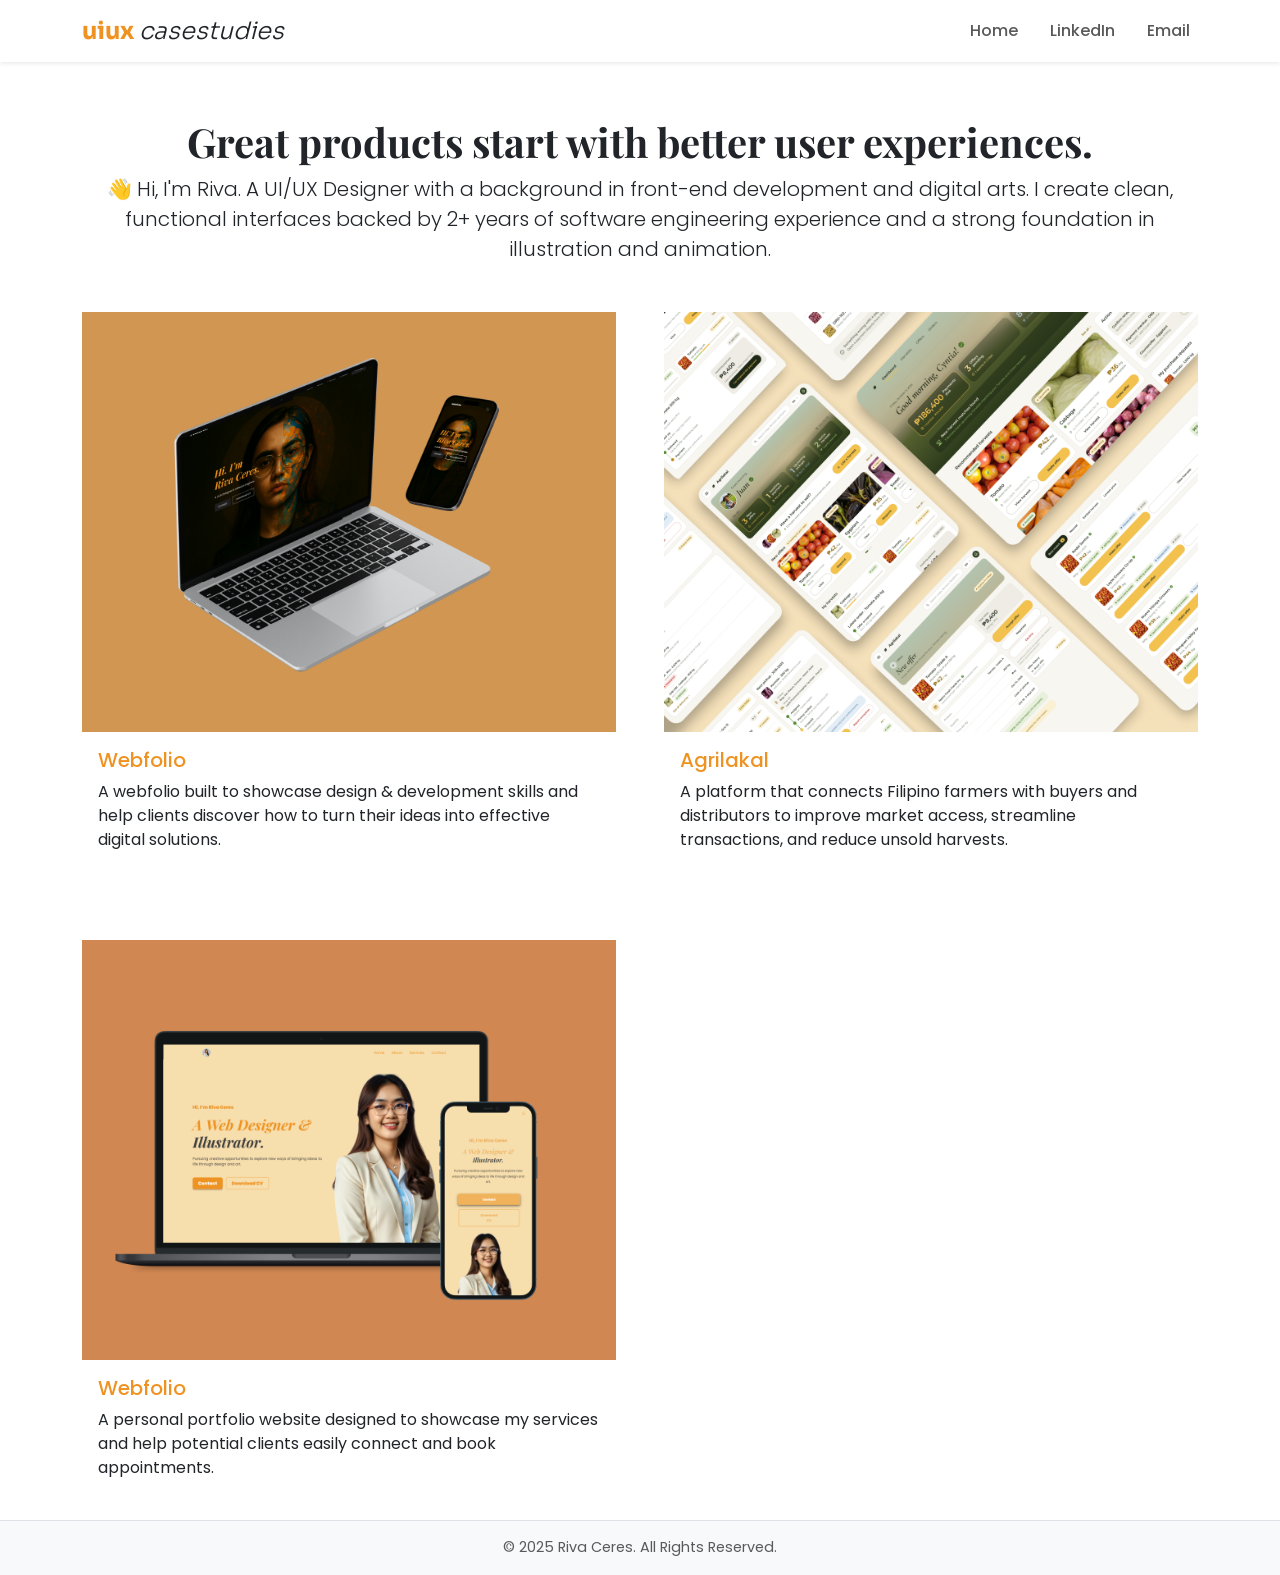
==== uiuxfolio/index.html @ a973fae8 "style: change navbar font, tab name." ====
<!DOCTYPE html>
<html lang="en">
<head>
  <meta charset="UTF-8" />
  <meta name="viewport" content="width=device-width, initial-scale=1.0" />
  <title>Riva Ceres | UI/UX Portfolio</title>
  <link rel="icon" type="image/png" href="assets/favicon.png" />
  <link rel="apple-touch-icon" href="assets/favicon.png" />
  <link rel="stylesheet" href="https://cdn.jsdelivr.net/npm/bootstrap@5.3.3/dist/css/bootstrap.min.css" />
  <link rel="stylesheet" href="styles/style.css" />
</head>
<body>
  <!-- Header will be loaded dynamically -->
  <div id="header-container">
    <!-- Skeleton: replaced once shared/header.html loads -->
    <nav class="navbar bg-white shadow-sm fixed-top" aria-hidden="true">
      <div class="container">
        <div class="skeleton skeleton-brand"></div>
        <div class="skeleton skeleton-nav d-none d-lg-block"></div>
      </div>
    </nav>
  </div>

  <main id="main-content" class="container mt-5">
    <!-- Intro Section -->
    <section class="text-center mb-5 hero-text">
      <h1>Great products start with better user experiences.</h1>
      <p class="lead">
        👋 Hi, I'm Riva. A UI/UX Designer with a background in front-end development and digital arts.
        I create clean, functional interfaces backed by 2+ years of software engineering experience and a strong foundation in illustration and animation.
      </p>
    </section>

<section>
  <div class="row g-5">
    <!-- Case Study 1  is here ----------------------------------->
    <div class="col-md-6 mb-4">
      <div class="card h-100 border-0 rounded-0 custom-hover-shadow case-study-card" data-file="pages/casestudy1.html">
        <img src="assets/App3.png" class="card-img-top rounded-0" alt="Case Study 1">
        <div class="card-body">
          <h5 class="card-title">Webfolio</h5>
          <p class="card-text">A webfolio built to showcase design & development skills and help clients discover how to turn their ideas into effective digital solutions.</p>
        </div>
      </div>
    </div>

    <!-- Case Study 2 is here ----------------------------------->
    <div class="col-md-6 mb-4">  <!-- Added mb-4 -->
      <div class="card h-100 border-0 rounded-0 custom-hover-shadow case-study-card" data-file="pages/casestudy2.html">
        <img src="assets/agriCover.png" class="card-img-top rounded-0" alt="Case Study 2">
        <div class="card-body">
          <h5 class="card-title">Agrilakal</h5>
          <p class="card-text">A platform that connects Filipino farmers with buyers and distributors to improve market access, streamline transactions, and reduce unsold harvests.</p>
        </div>
      </div>
    </div>

    <!-- Case Study 3 is here ----------------------------------->
    <div class="col-md-6 mb-4">
      <div class="card h-100 border-0 rounded-0 custom-hover-shadow case-study-card" data-file="pages/casestudy3.html">
        <img src="assets/App1.png" class="card-img-top rounded-0" alt="Case Study 3">
        <div class="card-body">
          <h5 class="card-title">Webfolio</h5>
          <p class="card-text">A personal portfolio website designed to showcase my services and help potential clients easily connect and book appointments.</p>
        </div>
      </div>
    </div>
  </div>
</section>
  </main>

  <div id="footer-container">
    <!-- Skeleton: replaced once shared/footer.html loads -->
    <footer class="footer mt-auto py-3 bg-light border-top" aria-hidden="true">
      <div class="container"><div class="skeleton skeleton-footer mx-auto"></div></div>
    </footer>
  </div>

  <!-- Scripts -->
  <script src="https://cdn.jsdelivr.net/npm/bootstrap@5.3.3/dist/js/bootstrap.bundle.min.js"></script>
  <script src="script.js"></script>
</body>
</html>
---- uiuxfolio/styles/style.css ----
@import url('https://fonts.googleapis.com/css2?family=Playfair+Display:wght@400;600;700&family=Poppins:wght@300;400;500;600;700&family=Sora:wght@300;700&display=swap');

.navbar-brand,
.navbar-brand:hover,
.navbar-brand:focus {
  color: #212529;
}


html, body {
  height: 100%;
  margin: 0;
}

body {
  display: flex;      /* for sticky footer */
  flex-direction: column;
  font-family: 'Poppins', sans-serif;
}

h1, h2 {
  font-family: 'Playfair Display', serif;
  
  font-weight: bold;
  /* color: #EE9322; */
}

h2{
  font-style: italic;
}

.navbar-brand {
  font-family: 'Sora', sans-serif;
  font-size: 1.5rem;
}

.navbar-brand .brand-accent {
  color: #EE9322;
  font-weight: 700;
}

.navbar-brand .brand-light {
  font-weight: 300;
  font-style: italic;
}

.nav-link {
  font-weight: 500;
  margin-left: 1rem;
}

/* Header nav link hover color */
.nav-link:hover, .card-title {
  color: #EE9322;
}


/* Main content pushes footer down */
main {
  flex: 1;
  padding-top: 70px; /* space for sticky nav */
}

/* Footer styling (optional tweaks) */
.footer {
  background-color: #f8f9fa;
  font-size: 0.9rem;
}

.custom-hover-shadow {
  transition: box-shadow 0.2s ease;
}

.custom-hover-shadow:hover {
  box-shadow: 0 0.75rem 1.5rem rgba(0, 0, 0, 0.15);
}


.card-img-top {
  width: 100%;
  height: 420px; /* Fixed height */
  object-fit: cover; /* This ensures images fill the space without distortion */
  object-position: center; /* Centers the image */
}

/* Skeleton loading placeholders */
.skeleton {
  background: linear-gradient(90deg, #ececec 25%, #f6f6f6 50%, #ececec 75%);
  background-size: 200% 100%;
  animation: skeleton-shimmer 1.2s ease-in-out infinite;
}

div.skeleton { border-radius: 4px; }

/* :where() keeps specificity at 0 so each image's own width/size classes still win */
:where(img.skeleton:not([width])) {
  width: 100%;
  min-height: 240px;
}

.skeleton-brand   { width: 120px; height: 1.5rem; margin: 0.5rem 0; }
.skeleton-nav     { width: 220px; height: 1rem; }
.skeleton-footer  { width: 260px; height: 0.9rem; }
.skeleton-btn     { width: 90px; height: 38px; }
.skeleton-title   { height: 2.2rem; width: 85%; }
.skeleton-heading { height: 1.75rem; width: 60%; }
.skeleton-text    { height: 1rem; margin-bottom: 0.6rem; }
.skeleton-icon    { width: 32px; height: 32px; border-radius: 50% !important; }
.skeleton-hero    { width: 100%; max-width: 550px; aspect-ratio: 4 / 3; margin: 0 auto; }

@keyframes skeleton-shimmer {
  from { background-position: 200% 0; }
  to   { background-position: -200% 0; }
}

@media (prefers-reduced-motion: reduce) {
  .skeleton { animation: none; }
}

/* Case study intro: text rises in when the page loads. Children animate so the image and column borders stay put. */
@keyframes fade-up {
  from { opacity: 0; transform: translateY(24px); }
  to { opacity: 1; transform: none; }
}

.hero-text > *,
.small-info-row .col > * {
  animation: fade-up 0.7s ease-out both;
}

.hero-text > :nth-child(2) { animation-delay: 0.1s; }
.hero-text > :nth-child(3) { animation-delay: 0.2s; }
.small-info-row .col > * { animation-delay: 0.35s; }

@media (prefers-reduced-motion: reduce) {
  .hero-text > *,
  .small-info-row .col > * { animation: none; }
}

/* Content rows: hidden until scrolled into view (classes added by revealOnScroll in script.js) */
.reveal > * { opacity: 0; }
.reveal.in-view > * { animation: fade-up 0.7s ease-out both; }
.reveal.in-view > :nth-child(2) { animation-delay: 0.1s; }
.reveal.in-view > :nth-child(3) { animation-delay: 0.2s; }
/* Home page order: heading, then subheading, then all cards together */
section > .row.reveal.in-view > * { animation-delay: 0.5s; }
#main-content > .hero-text > :nth-child(2) { animation-delay: 0.25s; }
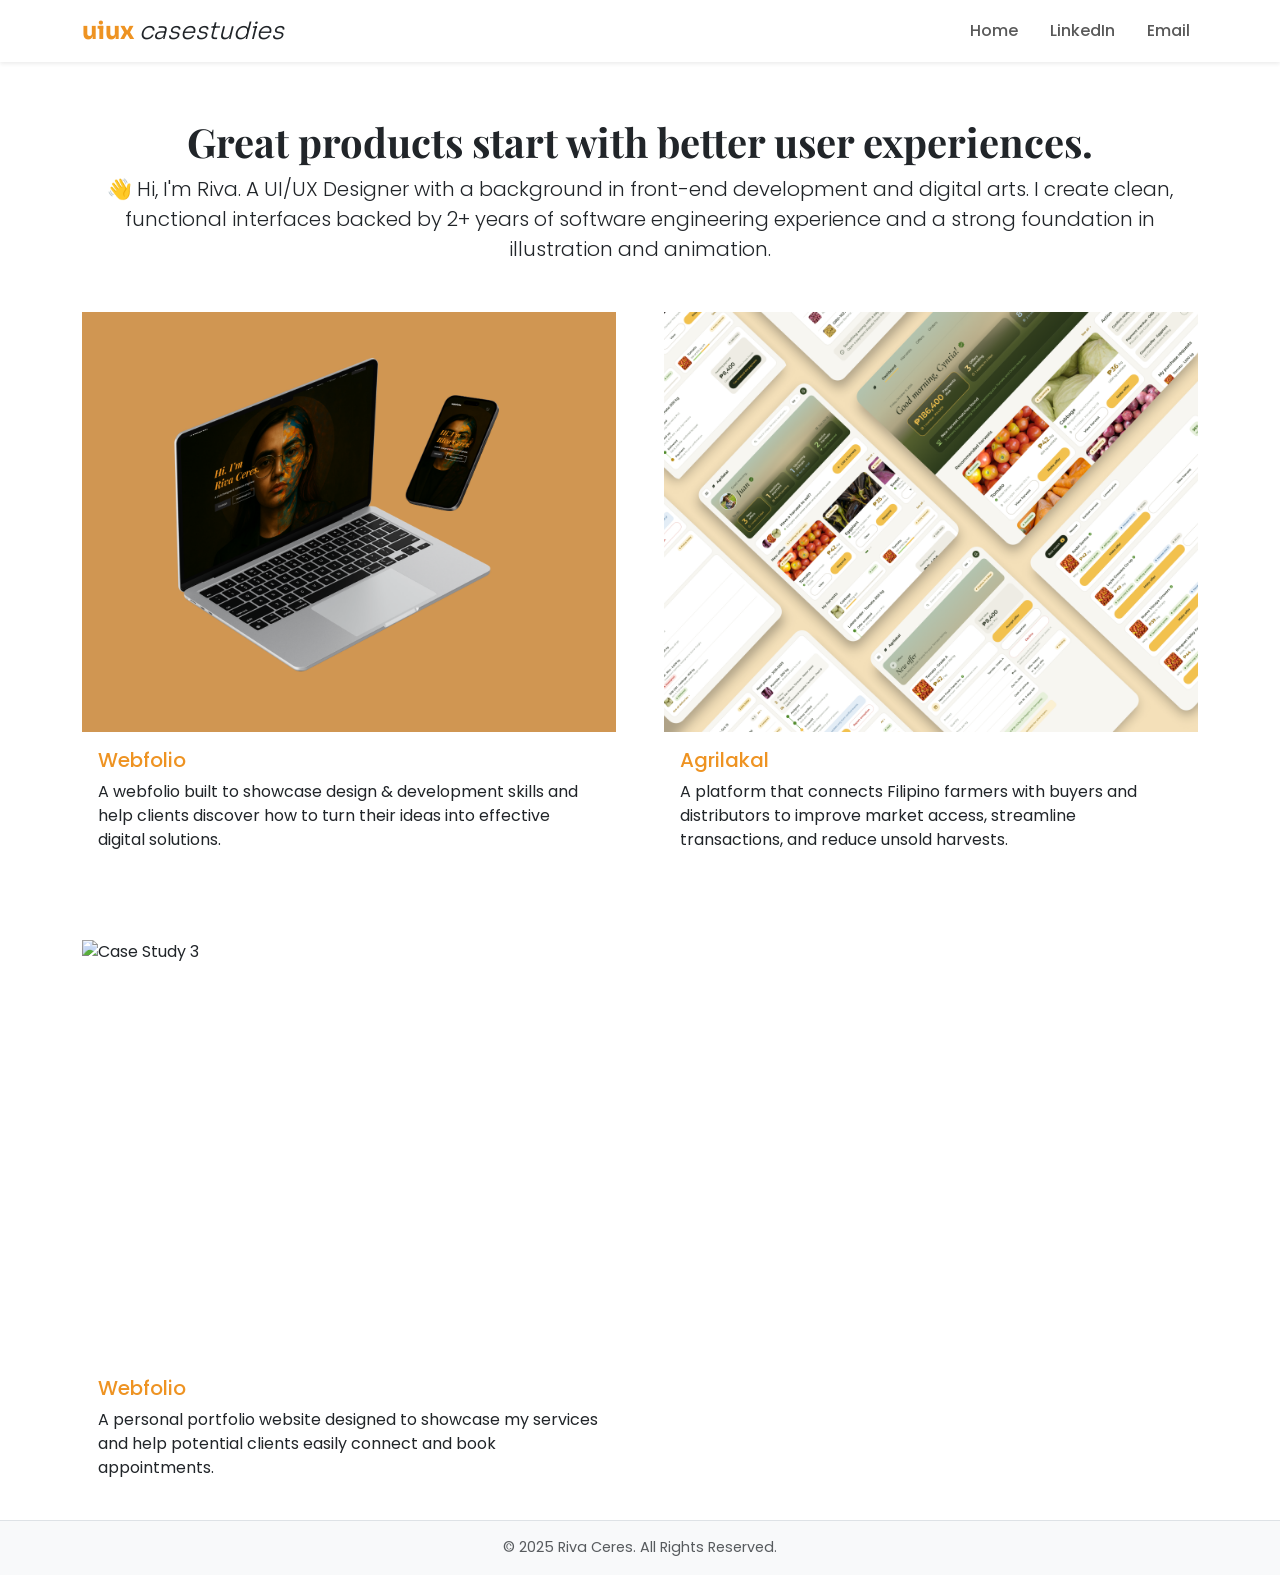
==== commit e1837388: "feat & refactor: add visual identity section with expandable content and update assets; Replace outd" ====
--- a/uiuxfolio/index.html
+++ b/uiuxfolio/index.html
@@ -47,7 +47,7 @@
     <!-- Case Study 2 is here ----------------------------------->
     <div class="col-md-6 mb-4">  <!-- Added mb-4 -->
       <div class="card h-100 border-0 rounded-0 custom-hover-shadow case-study-card" data-file="pages/casestudy2.html">
-        <img src="assets/agriCover.png" class="card-img-top rounded-0" alt="Case Study 2">
+        <img src="assets/agri-cover.png" class="card-img-top rounded-0" alt="Case Study 2">
         <div class="card-body">
           <h5 class="card-title">Agrilakal</h5>
           <p class="card-text">A platform that connects Filipino farmers with buyers and distributors to improve market access, streamline transactions, and reduce unsold harvests.</p>
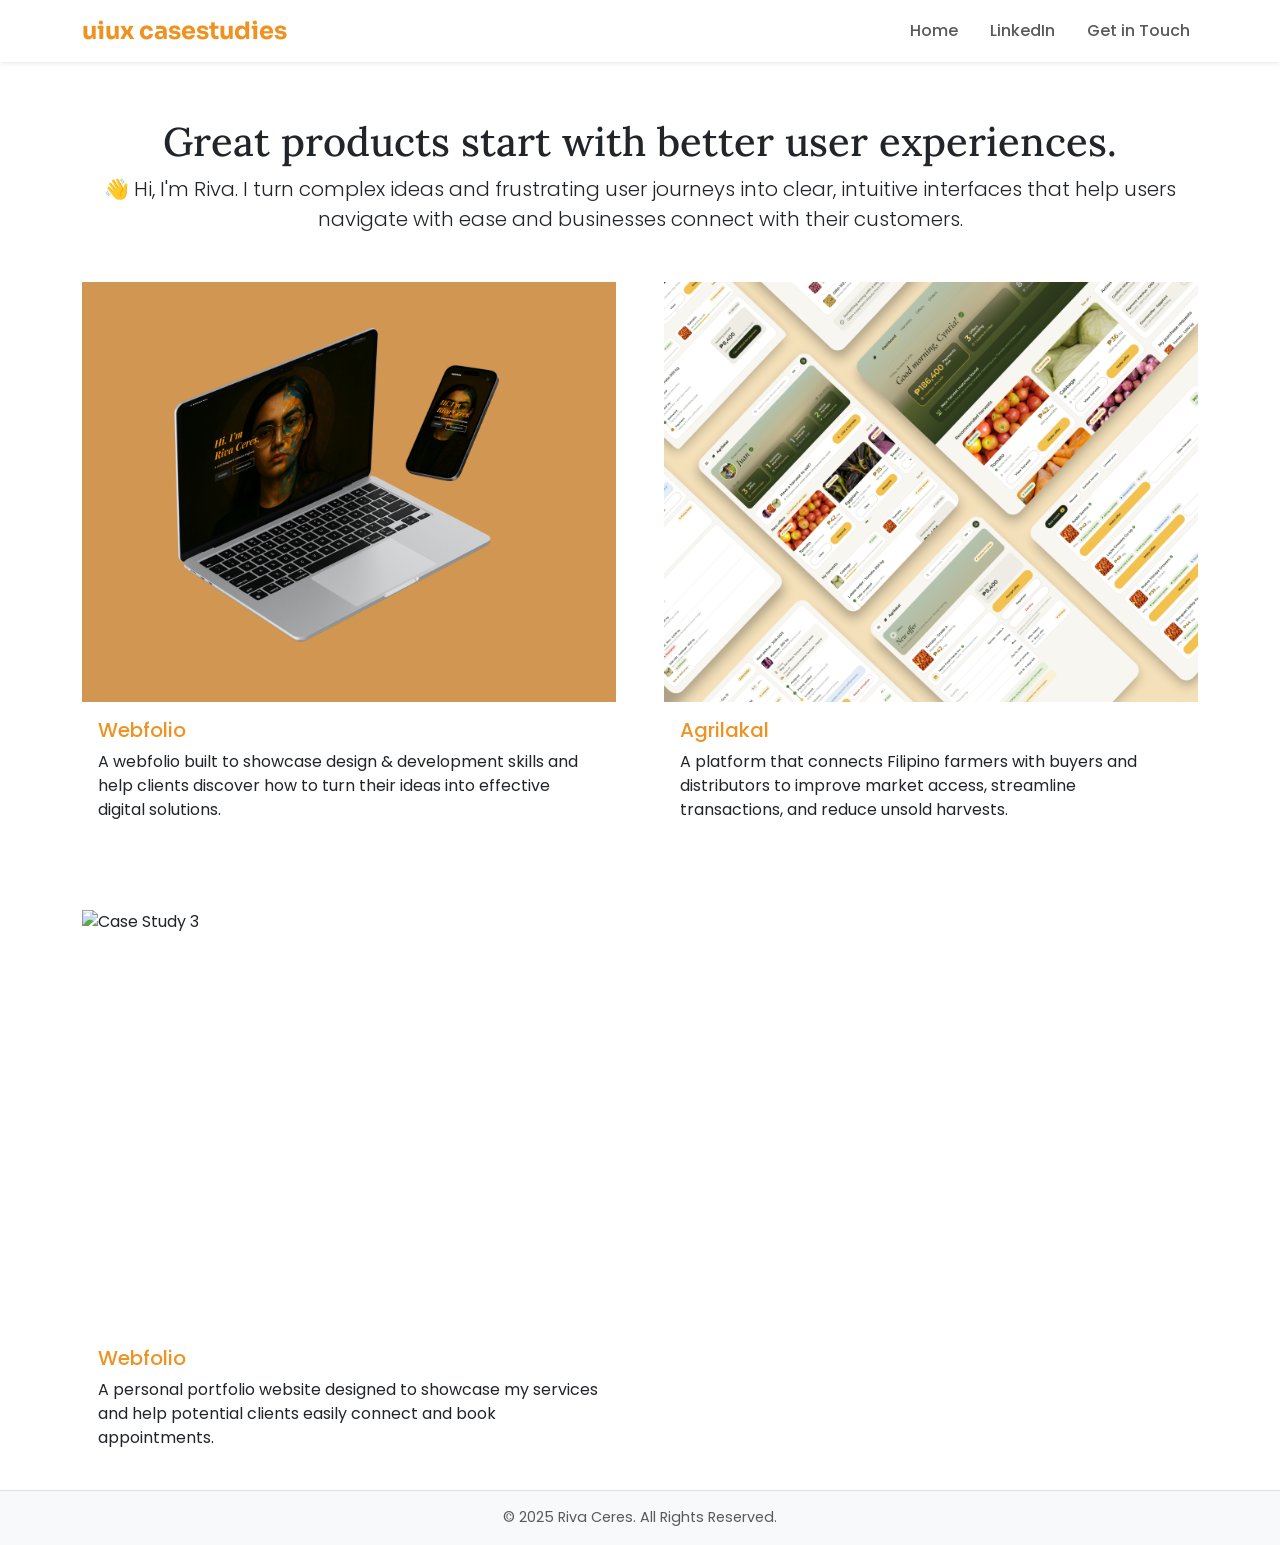
==== commit 3ce39087: "style: update navigation label, heading fonts, and homepage text" ====
--- a/uiuxfolio/index.html
+++ b/uiuxfolio/index.html
@@ -3,7 +3,7 @@
 <head>
   <meta charset="UTF-8" />
   <meta name="viewport" content="width=device-width, initial-scale=1.0" />
-  <title>Riva Ceres | UI/UX Portfolio</title>
+  <title>Riva Ceres | UIUX Portfolio</title>
   <link rel="icon" type="image/png" href="assets/favicon.png" />
   <link rel="apple-touch-icon" href="assets/favicon.png" />
   <link rel="stylesheet" href="https://cdn.jsdelivr.net/npm/bootstrap@5.3.3/dist/css/bootstrap.min.css" />
@@ -26,8 +26,7 @@
     <section class="text-center mb-5 hero-text">
       <h1>Great products start with better user experiences.</h1>
       <p class="lead">
-        👋 Hi, I'm Riva. A UI/UX Designer with a background in front-end development and digital arts.
-        I create clean, functional interfaces backed by 2+ years of software engineering experience and a strong foundation in illustration and animation.
+        👋 Hi, I'm Riva. I turn complex ideas and frustrating user journeys into clear, intuitive interfaces that help users navigate with ease and businesses connect with their customers.
       </p>
     </section>
 
--- a/uiuxfolio/styles/style.css
+++ b/uiuxfolio/styles/style.css
@@ -1,4 +1,4 @@
-@import url('https://fonts.googleapis.com/css2?family=Playfair+Display:wght@400;600;700&family=Poppins:wght@300;400;500;600;700&family=Sora:wght@300;700&display=swap');
+@import url('https://fonts.googleapis.com/css2?family=Lora:ital,wght@0,400;0,600;0,700;1,400;1,500;1,600;1,700&family=Poppins:wght@300;400;500;600;700&family=Sora:wght@300;700&display=swap');
 
 .navbar-brand,
 .navbar-brand:hover,
@@ -18,15 +18,17 @@
   font-family: 'Poppins', sans-serif;
 }
 
+
 h1, h2 {
-  font-family: 'Playfair Display', serif;
-  
-  font-weight: bold;
+ font-family: 'Lora', serif;
+  /* font-weight: bold; */
   /* color: #EE9322; */
 }
 
 h2{
+  /* font-family: 'Lora', serif; */
   font-style: italic;
+  font-weight: 500; /* lighter than the bold h1 */
 }
 
 .navbar-brand {
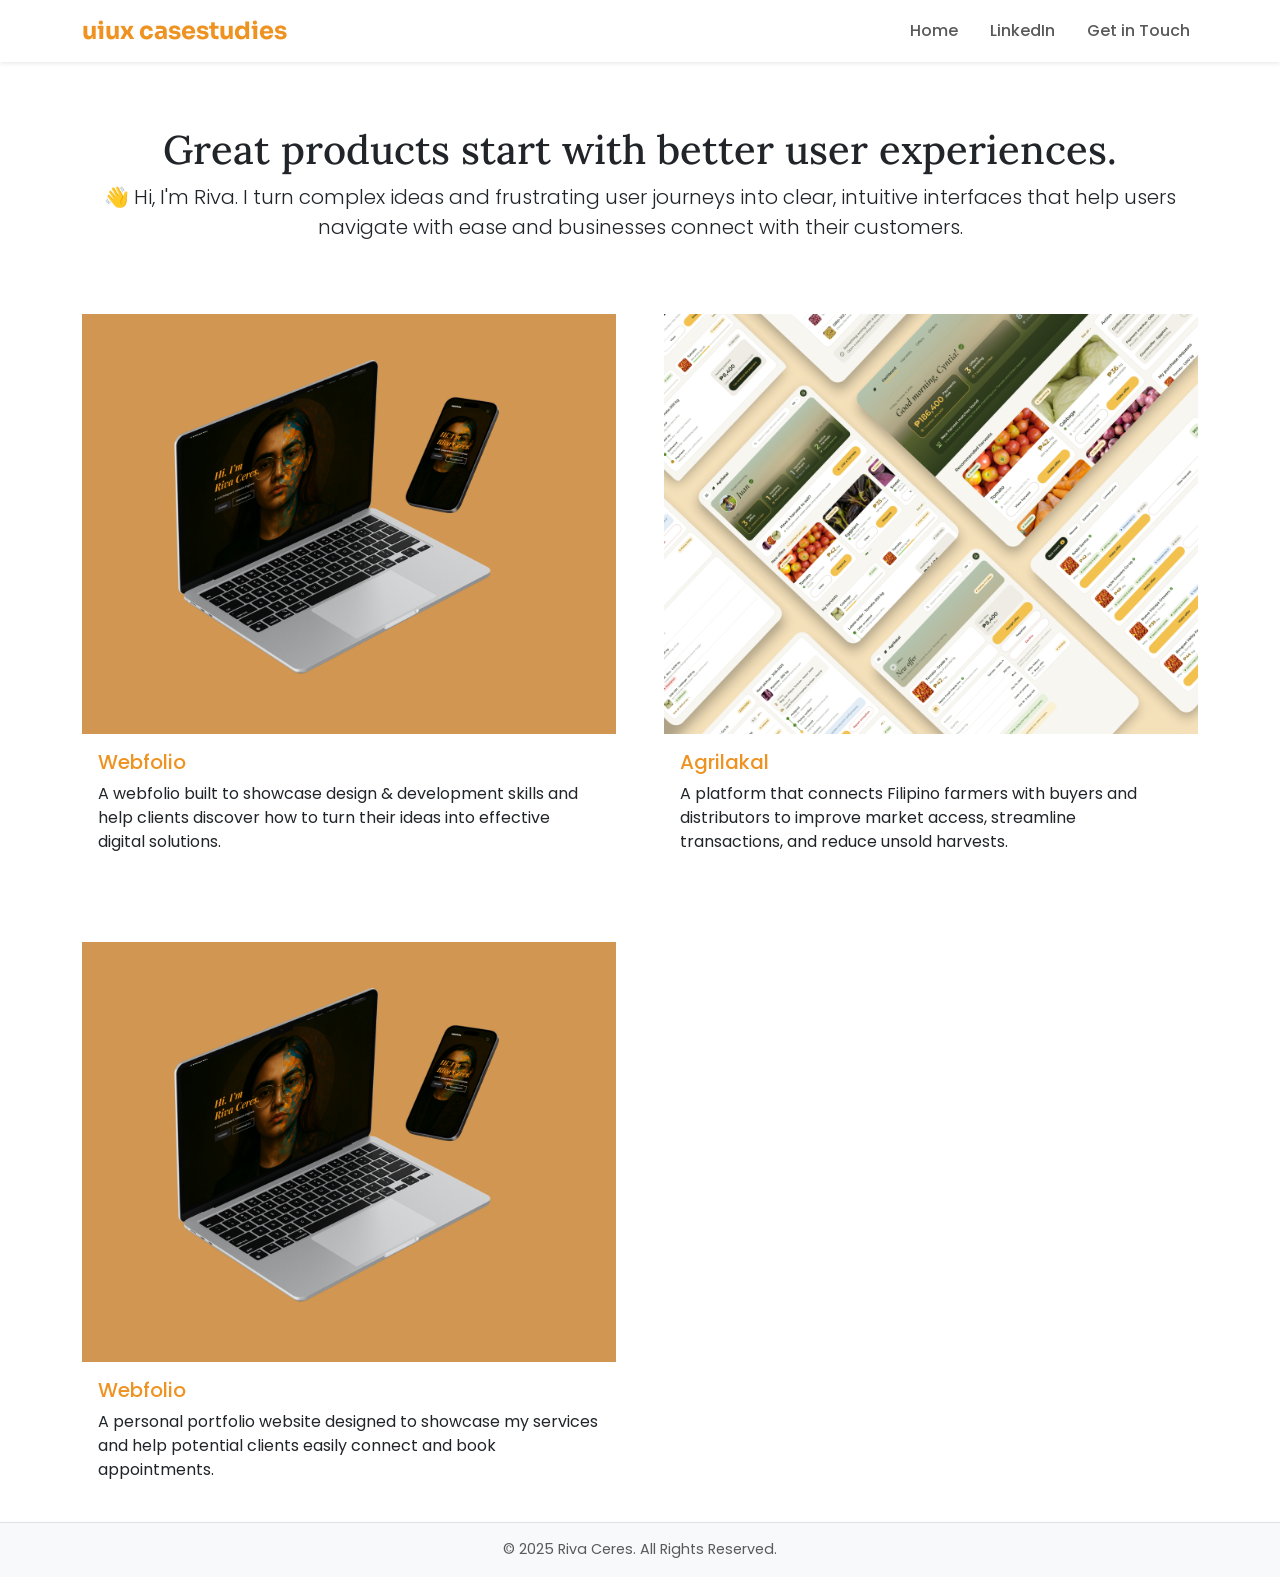
==== commit 1a608015: "style: update padding between case studies and greeting text." ====
--- a/uiuxfolio/index.html
+++ b/uiuxfolio/index.html
@@ -23,14 +23,14 @@
 
   <main id="main-content" class="container mt-5">
     <!-- Intro Section -->
-    <section class="text-center mb-5 hero-text">
+    <section class="greetings text-center pt-2 mb-5 hero-text">
       <h1>Great products start with better user experiences.</h1>
       <p class="lead">
         👋 Hi, I'm Riva. I turn complex ideas and frustrating user journeys into clear, intuitive interfaces that help users navigate with ease and businesses connect with their customers.
       </p>
     </section>
 
-<section>
+<section class="case-studies pt-4">
   <div class="row g-5">
     <!-- Case Study 1  is here ----------------------------------->
     <div class="col-md-6 mb-4">
@@ -57,7 +57,7 @@
     <!-- Case Study 3 is here ----------------------------------->
     <div class="col-md-6 mb-4">
       <div class="card h-100 border-0 rounded-0 custom-hover-shadow case-study-card" data-file="pages/casestudy3.html">
-        <img src="assets/App1.png" class="card-img-top rounded-0" alt="Case Study 3">
+        <img src="assets/App3.png" class="card-img-top rounded-0" alt="Case Study 3">
         <div class="card-body">
           <h5 class="card-title">Webfolio</h5>
           <p class="card-text">A personal portfolio website designed to showcase my services and help potential clients easily connect and book appointments.</p>
--- a/uiuxfolio/styles/style.css
+++ b/uiuxfolio/styles/style.css
@@ -19,16 +19,16 @@
 }
 
 
-h1, h2 {
+h1{
  font-family: 'Lora', serif;
   /* font-weight: bold; */
   /* color: #EE9322; */
 }
 
 h2{
-  /* font-family: 'Lora', serif; */
   font-style: italic;
-  font-weight: 500; /* lighter than the bold h1 */
+  font-weight: 500;
+  color: #EE9322;
 }
 
 .navbar-brand {
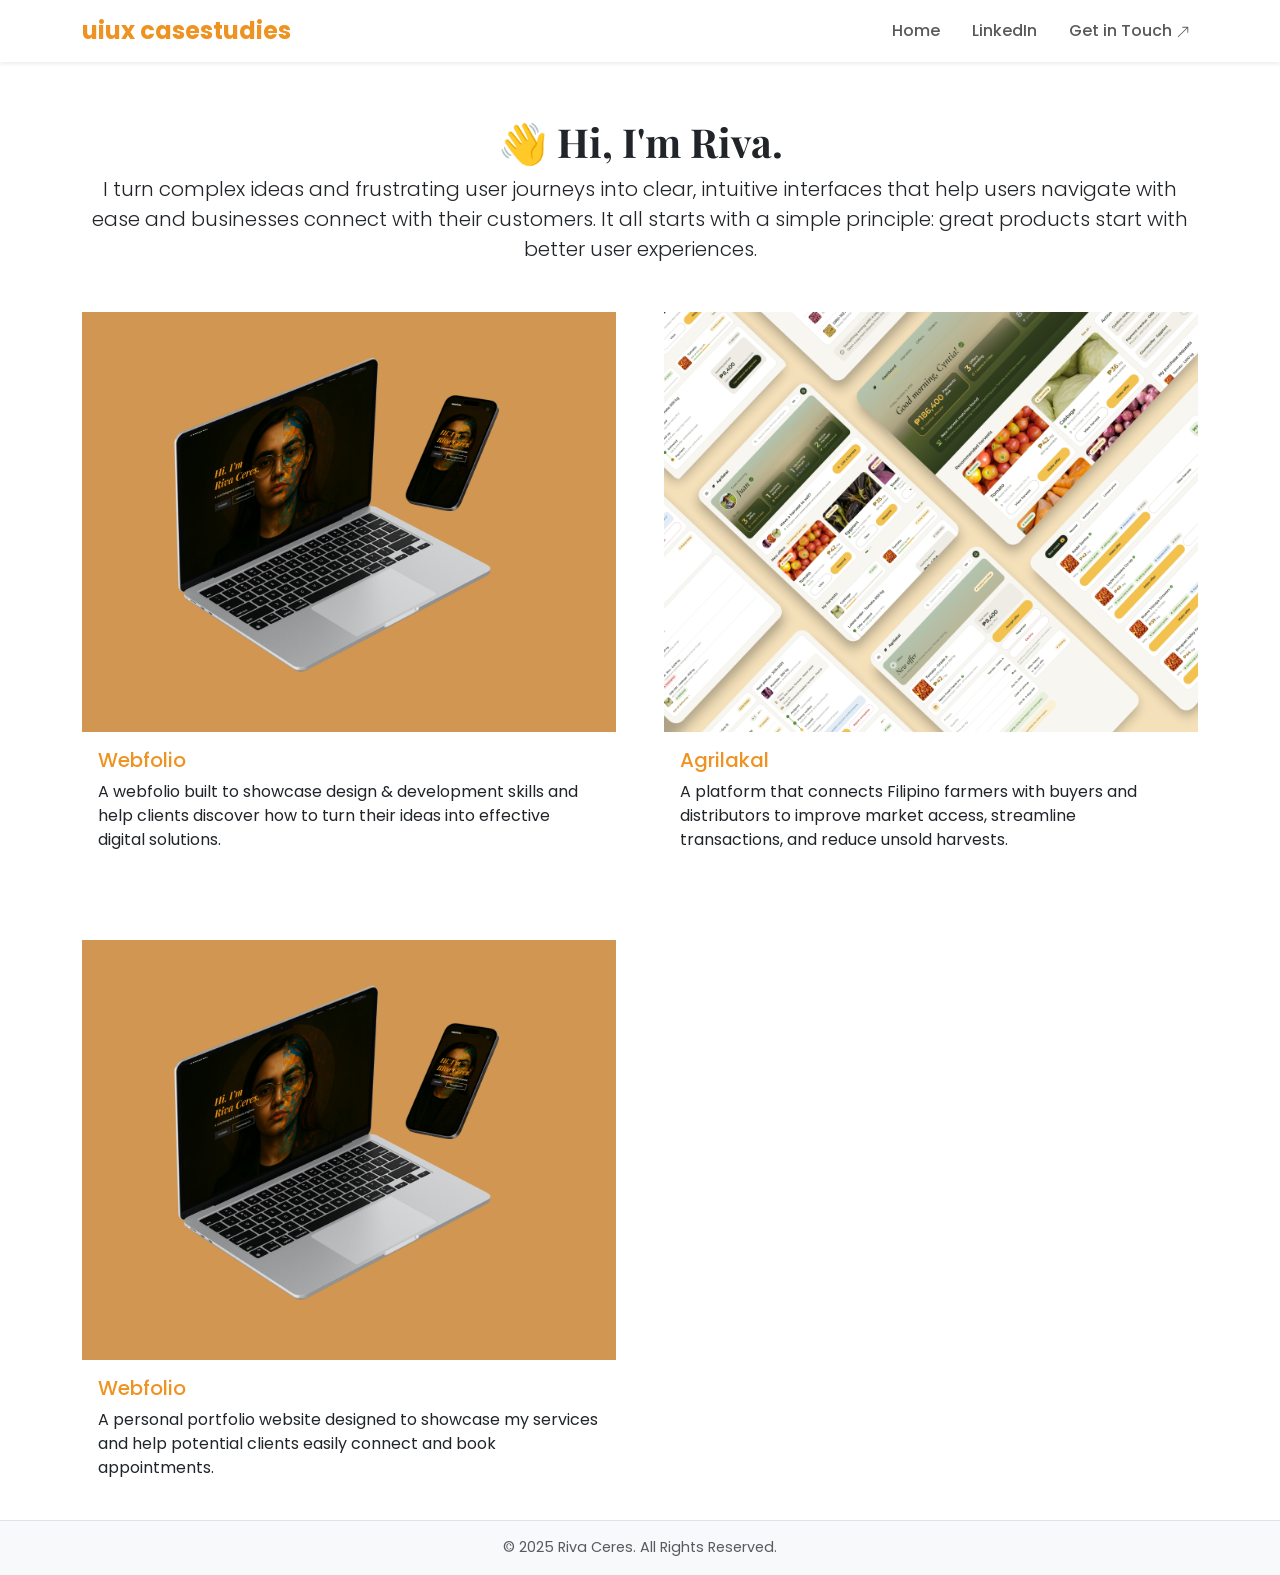
==== commit b21e6671: "style: change the h1 and h2 font" ====
--- a/uiuxfolio/index.html
+++ b/uiuxfolio/index.html
@@ -23,14 +23,14 @@
 
   <main id="main-content" class="container mt-5">
     <!-- Intro Section -->
-    <section class="greetings text-center pt-2 mb-5 hero-text">
-      <h1>Great products start with better user experiences.</h1>
+    <section class="text-center mb-5 hero-text">
+      <h1>👋 Hi, I'm Riva.</h1>
       <p class="lead">
-        👋 Hi, I'm Riva. I turn complex ideas and frustrating user journeys into clear, intuitive interfaces that help users navigate with ease and businesses connect with their customers.
+         I turn complex ideas and frustrating user journeys into clear, intuitive interfaces that help users navigate with ease and businesses connect with their customers. It all starts with a simple principle: great products start with better user experiences.
       </p>
     </section>
 
-<section class="case-studies pt-4">
+<section>
   <div class="row g-5">
     <!-- Case Study 1  is here ----------------------------------->
     <div class="col-md-6 mb-4">
--- a/uiuxfolio/styles/style.css
+++ b/uiuxfolio/styles/style.css
@@ -1,9 +1,9 @@
-@import url('https://fonts.googleapis.com/css2?family=Lora:ital,wght@0,400;0,600;0,700;1,400;1,500;1,600;1,700&family=Poppins:wght@300;400;500;600;700&family=Sora:wght@300;700&display=swap');
+@import url('https://fonts.googleapis.com/css2?family=Playfair+Display:ital,wght@0,400;0,600;0,700;1,400;1,500;1,600;1,700&family=Poppins:wght@300;400;500;600;700&display=swap');
 
 .navbar-brand,
 .navbar-brand:hover,
 .navbar-brand:focus {
-  color: #212529;
+  color: #EE9322;
 }
 
 
@@ -20,31 +20,27 @@
 
 
 h1{
- font-family: 'Lora', serif;
-  /* font-weight: bold; */
+ font-family: 'Playfair Display', serif;
+   /* font-style: italic; */
+  font-weight: bold;
   /* color: #EE9322; */
 }
 
 h2{
+  font-family: 'Playfair Display', serif;
   font-style: italic;
-  font-weight: 500;
+    font-weight: semi-bold;
+  /* font-weight: 500; */
   color: #EE9322;
 }
 
 .navbar-brand {
-  font-family: 'Sora', sans-serif;
+  font-family: 'Poppins', sans-serif;
   font-size: 1.5rem;
-}
-
-.navbar-brand .brand-accent {
-  color: #EE9322;
   font-weight: 700;
 }
 
-.navbar-brand .brand-light {
-  font-weight: 300;
-  font-style: italic;
-}
+
 
 .nav-link {
   font-weight: 500;
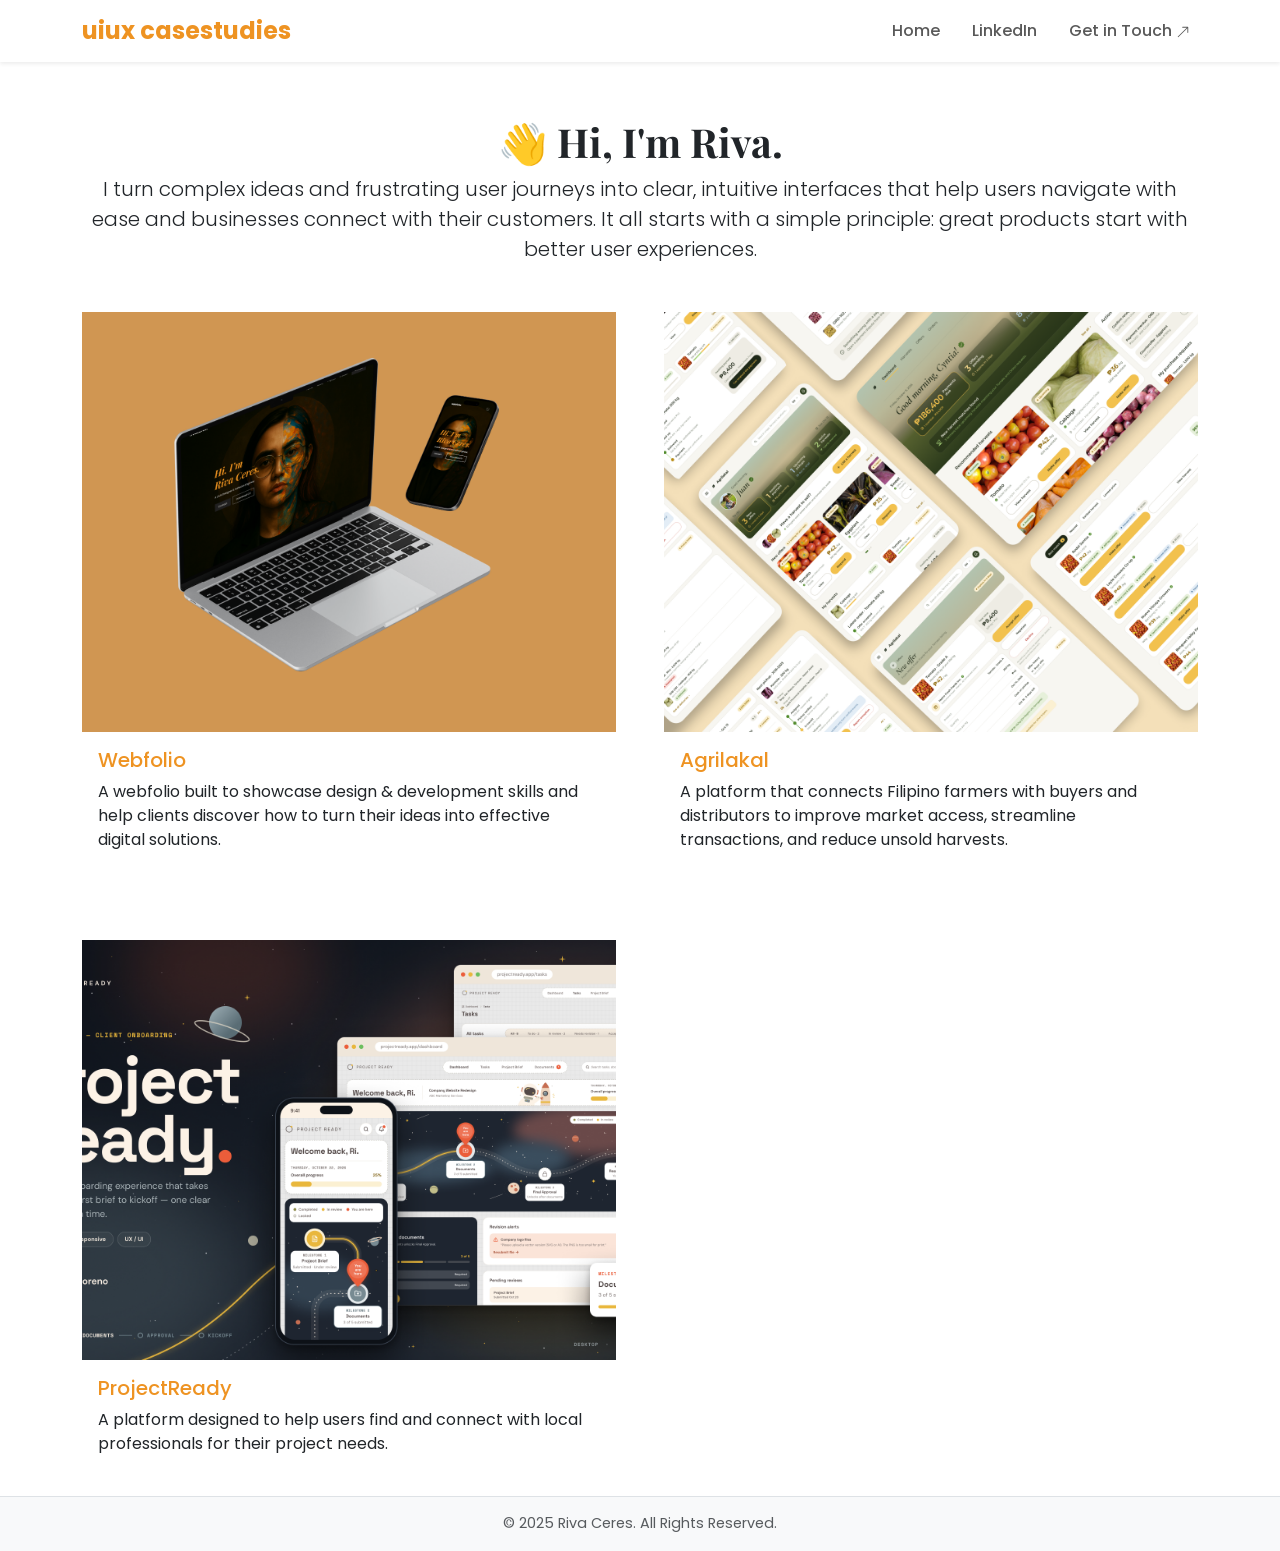
==== commit 79cff7fe: "assets: import and display new images on page." ====
--- a/uiuxfolio/index.html
+++ b/uiuxfolio/index.html
@@ -35,7 +35,7 @@
     <!-- Case Study 1  is here ----------------------------------->
     <div class="col-md-6 mb-4">
       <div class="card h-100 border-0 rounded-0 custom-hover-shadow case-study-card" data-file="pages/casestudy1.html">
-        <img src="assets/App3.png" class="card-img-top rounded-0" alt="Case Study 1">
+        <img src="assets/webfolio-cover.png" class="card-img-top rounded-0" alt="Case Study 1">
         <div class="card-body">
           <h5 class="card-title">Webfolio</h5>
           <p class="card-text">A webfolio built to showcase design & development skills and help clients discover how to turn their ideas into effective digital solutions.</p>
@@ -57,10 +57,10 @@
     <!-- Case Study 3 is here ----------------------------------->
     <div class="col-md-6 mb-4">
       <div class="card h-100 border-0 rounded-0 custom-hover-shadow case-study-card" data-file="pages/casestudy3.html">
-        <img src="assets/App3.png" class="card-img-top rounded-0" alt="Case Study 3">
+        <img src="assets/pr-cover.png" class="card-img-top rounded-0" alt="Case Study 3">
         <div class="card-body">
-          <h5 class="card-title">Webfolio</h5>
-          <p class="card-text">A personal portfolio website designed to showcase my services and help potential clients easily connect and book appointments.</p>
+          <h5 class="card-title">ProjectReady</h5>
+          <p class="card-text">A platform designed to help users find and connect with local professionals for their project needs.</p>
         </div>
       </div>
     </div>
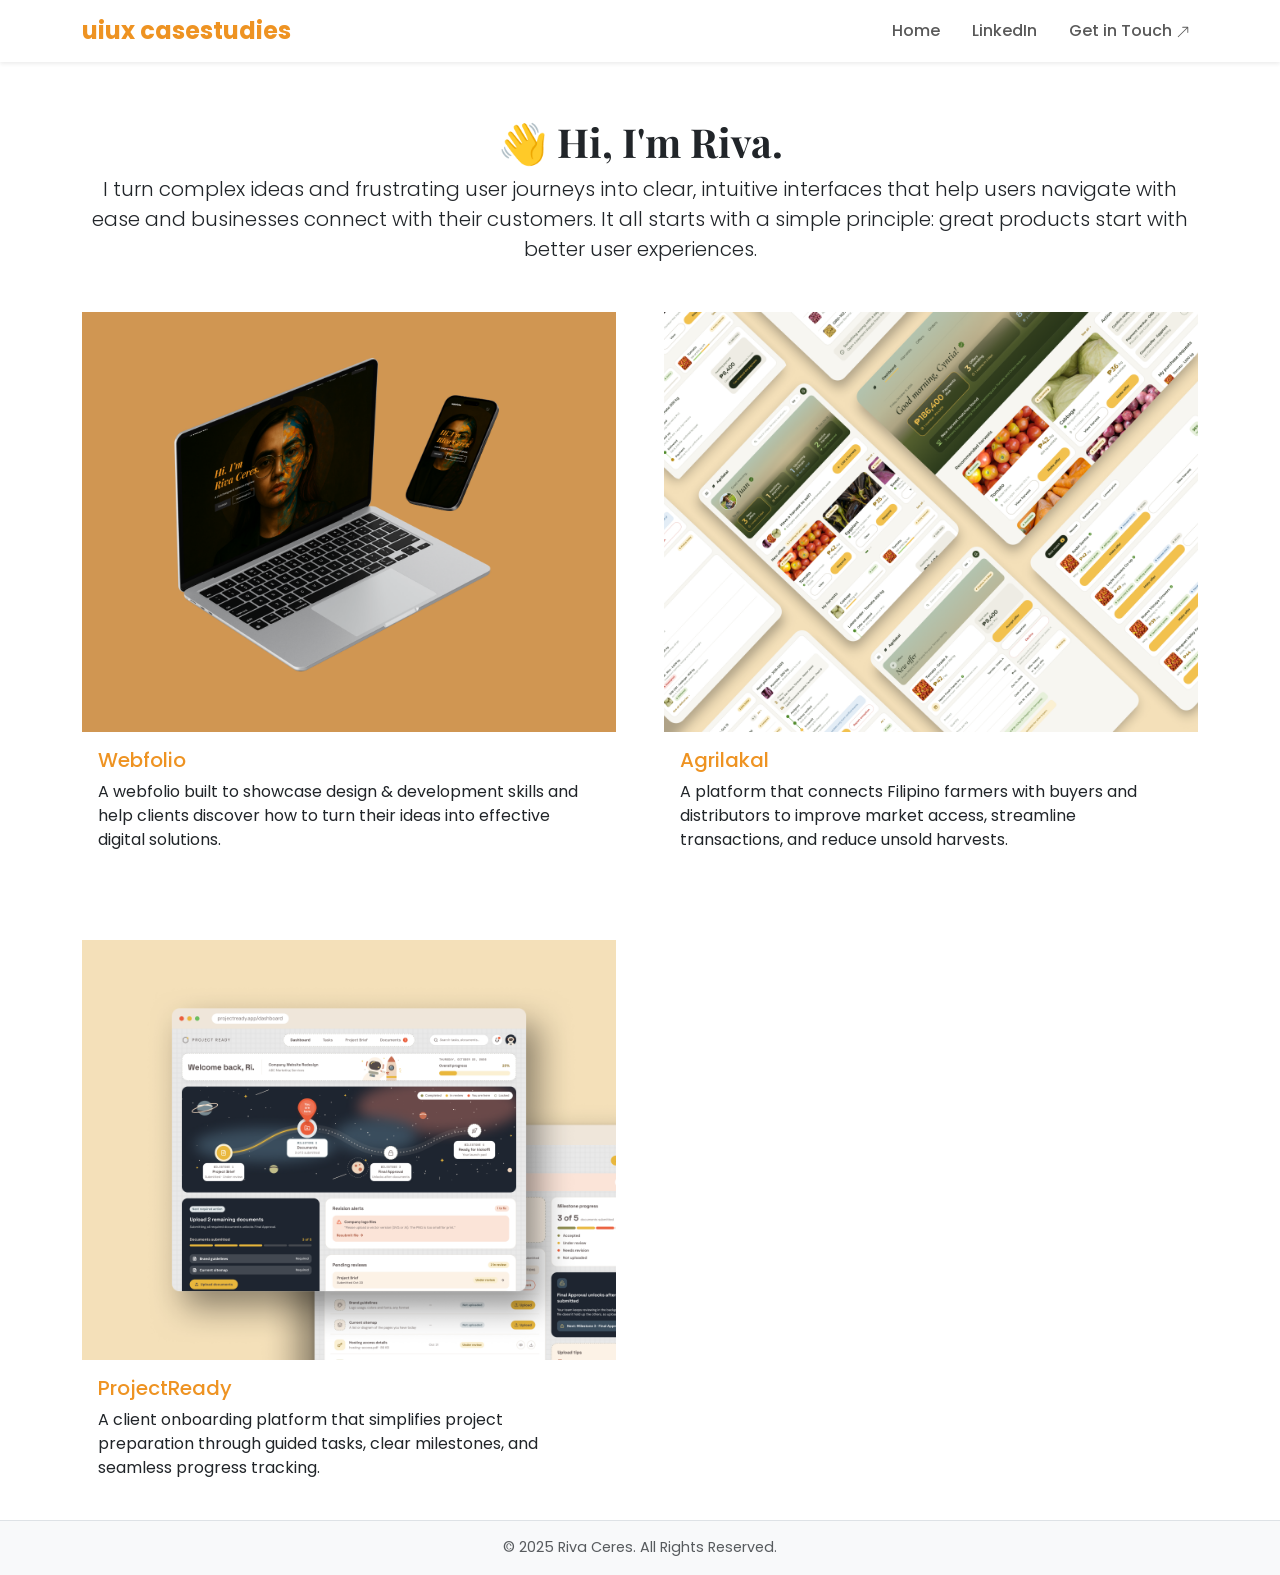
==== commit 0cd0dd4d: "style: update cover image and text for case study 3 cover." ====
--- a/uiuxfolio/index.html
+++ b/uiuxfolio/index.html
@@ -35,7 +35,7 @@
     <!-- Case Study 1  is here ----------------------------------->
     <div class="col-md-6 mb-4">
       <div class="card h-100 border-0 rounded-0 custom-hover-shadow case-study-card" data-file="pages/casestudy1.html">
-        <img src="assets/webfolio-cover.png" class="card-img-top rounded-0" alt="Case Study 1">
+        <img src="assets/webfolio-cover.png" class="card-img-top rounded-0" alt="Case Study 1 cover">
         <div class="card-body">
           <h5 class="card-title">Webfolio</h5>
           <p class="card-text">A webfolio built to showcase design & development skills and help clients discover how to turn their ideas into effective digital solutions.</p>
@@ -46,7 +46,7 @@
     <!-- Case Study 2 is here ----------------------------------->
     <div class="col-md-6 mb-4">  <!-- Added mb-4 -->
       <div class="card h-100 border-0 rounded-0 custom-hover-shadow case-study-card" data-file="pages/casestudy2.html">
-        <img src="assets/agri-cover.png" class="card-img-top rounded-0" alt="Case Study 2">
+        <img src="assets/agri-cover.png" class="card-img-top rounded-0" alt="Case Study 2 cover">
         <div class="card-body">
           <h5 class="card-title">Agrilakal</h5>
           <p class="card-text">A platform that connects Filipino farmers with buyers and distributors to improve market access, streamline transactions, and reduce unsold harvests.</p>
@@ -57,10 +57,10 @@
     <!-- Case Study 3 is here ----------------------------------->
     <div class="col-md-6 mb-4">
       <div class="card h-100 border-0 rounded-0 custom-hover-shadow case-study-card" data-file="pages/casestudy3.html">
-        <img src="assets/pr-cover.png" class="card-img-top rounded-0" alt="Case Study 3">
+        <img src="assets/pr-cover.png" class="card-img-top rounded-0" alt="Case Study 3 cover">
         <div class="card-body">
           <h5 class="card-title">ProjectReady</h5>
-          <p class="card-text">A platform designed to help users find and connect with local professionals for their project needs.</p>
+          <p class="card-text">A client onboarding platform that simplifies project preparation through guided tasks, clear milestones, and seamless progress tracking.</p>
         </div>
       </div>
     </div>
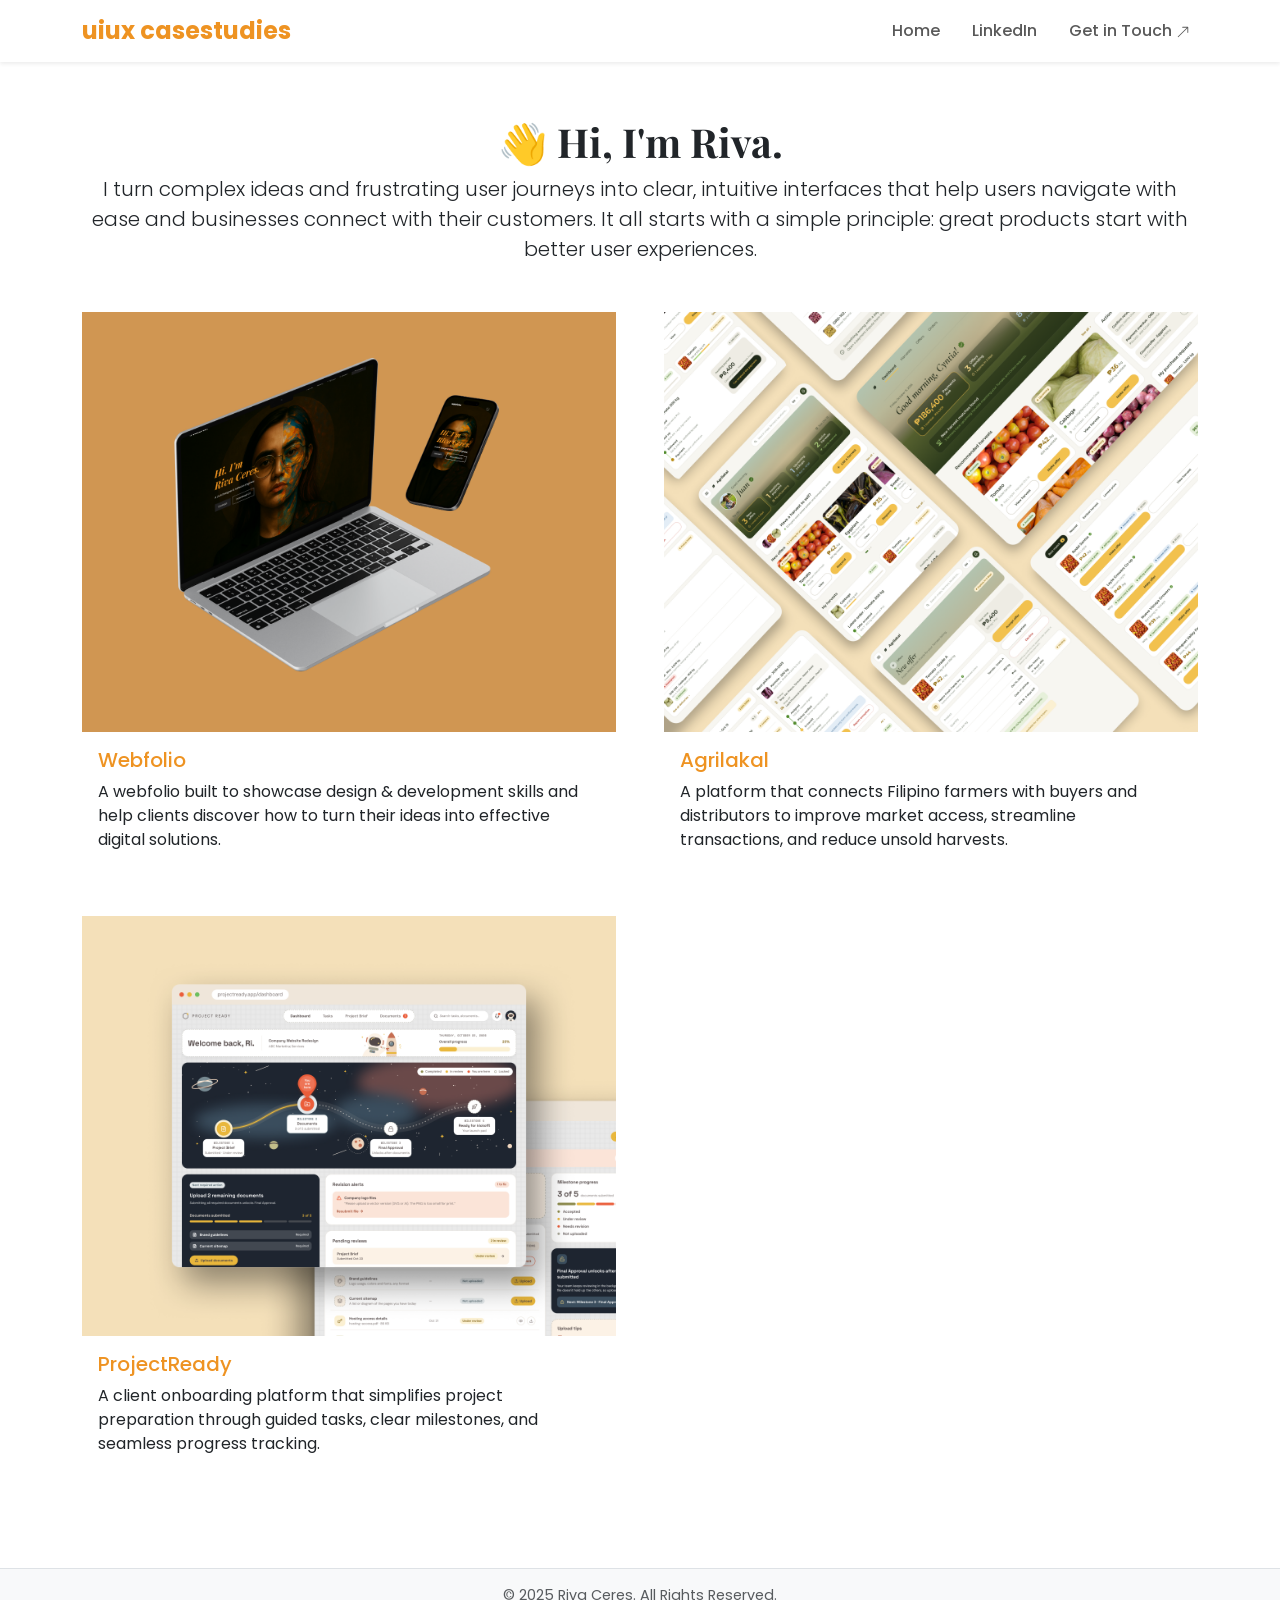
==== commit 13489b91: "fix: case study 3 card padding" ====
--- a/uiuxfolio/index.html
+++ b/uiuxfolio/index.html
@@ -30,10 +30,11 @@
       </p>
     </section>
 
-<section>
-  <div class="row g-5">
+<section class="pb-5">
+  <!-- Row 1: case studies 1 and 2 -->
+  <div class="row gx-5">
     <!-- Case Study 1  is here ----------------------------------->
-    <div class="col-md-6 mb-4">
+    <div class="col-md-6 mb-5">
       <div class="card h-100 border-0 rounded-0 custom-hover-shadow case-study-card" data-file="pages/casestudy1.html">
         <img src="assets/webfolio-cover.png" class="card-img-top rounded-0" alt="Case Study 1 cover">
         <div class="card-body">
@@ -44,7 +45,7 @@
     </div>
 
     <!-- Case Study 2 is here ----------------------------------->
-    <div class="col-md-6 mb-4">  <!-- Added mb-4 -->
+    <div class="col-md-6 mb-5">
       <div class="card h-100 border-0 rounded-0 custom-hover-shadow case-study-card" data-file="pages/casestudy2.html">
         <img src="assets/agri-cover.png" class="card-img-top rounded-0" alt="Case Study 2 cover">
         <div class="card-body">
@@ -54,8 +55,12 @@
       </div>
     </div>
 
+  </div>
+
+  <!-- Row 2: case study 3; right column left empty for now -->
+  <div class="row gx-5">
     <!-- Case Study 3 is here ----------------------------------->
-    <div class="col-md-6 mb-4">
+    <div class="col-md-6 mb-5">
       <div class="card h-100 border-0 rounded-0 custom-hover-shadow case-study-card" data-file="pages/casestudy3.html">
         <img src="assets/pr-cover.png" class="card-img-top rounded-0" alt="Case Study 3 cover">
         <div class="card-body">
